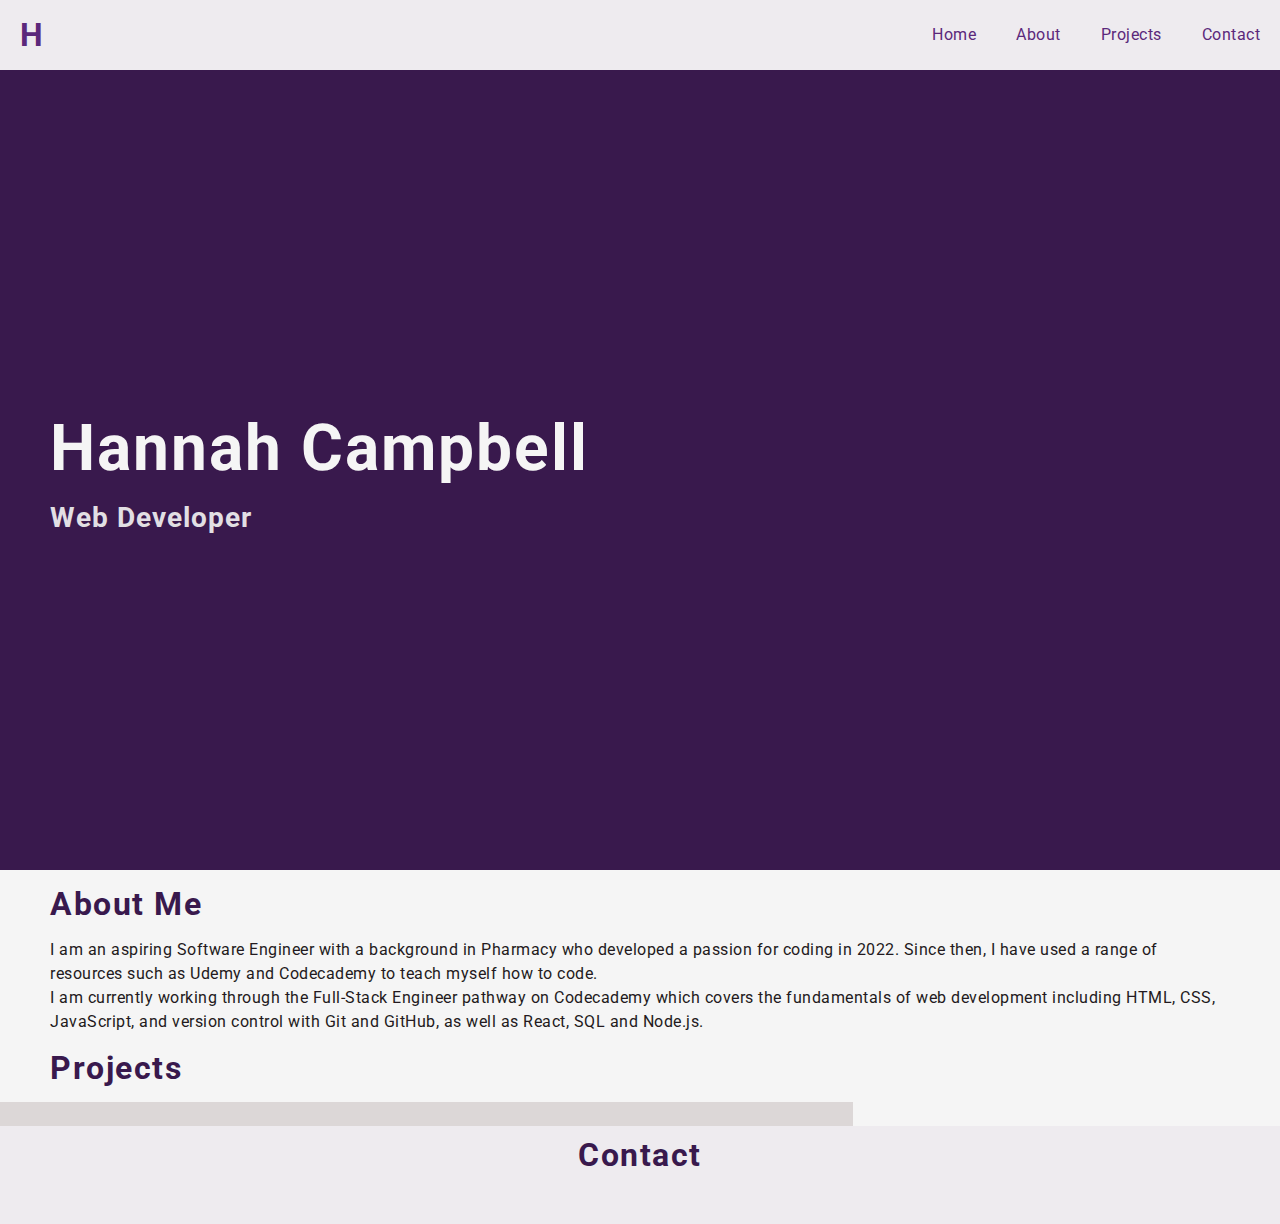
==== index.html @ 19024698 "Add files via upload" ====
<!DOCTYPE html>
<html lang="en">
<head>
    <meta charset="UTF-8">
    <meta name="viewport" content="width=device-width, initial-scale=1.0">
    <title>Portfolio</title>
    <link rel="stylesheet" href="style.css">
    <link rel="preconnect" href="https://fonts.googleapis.com">
    <link rel="preconnect" href="https://fonts.gstatic.com" crossorigin>
    <link href="https://fonts.googleapis.com/css2?family=Roboto:ital,wght@0,100;0,300;0,400;0,500;0,700;0,900;1,100;1,300;1,400;1,500;1,700;1,900&display=swap" rel="stylesheet">
    <script src="https://kit.fontawesome.com/e49999ea0c.js" crossorigin="anonymous"></script>
</head>

<body>
    <header>
      <h2 id="logo">H</h2>
      <nav>
        <ul class="nav-bar">
          <li><a href="#home" class="nav-item">Home</a></li>
          <li><a href="#about" class="nav-item">About</a></li>
          <li><a href="#projects" class="nav-item">Projects</a></li>
	      <li><a href="#contact" class="nav-item">Contact</a></li>
        </ul>
      </nav>
    </header>
    <main>
        <!-- Introduction -->
        <section id="home" class="intro">
            <h1>Hannah Campbell</h1>
            <h3>Web Developer</h3>
        </section>

        <!-- About Me -->
        <section id="about">
            <h2>About Me</h2>
            <div class="about-me">
                <div class="about-me-section">
                    <p>I am an aspiring Software Engineer with a background in Pharmacy who developed a passion for coding in 2022. Since then, I have used a range of resources such as Udemy and Codecademy to teach myself how to code.</p>
                        <p>I am currently working through the Full-Stack Engineer pathway on Codecademy which covers the fundamentals of web development including HTML, CSS, JavaScript, and version control with Git and GitHub, as well as React, SQL and Node.js.
                        </p>    
                </div>
            </div>
            
        </section>

        <!-- Projects -->
        <section id="projects">
            <h2>Projects</h2>
            <div class="portfolio">
                <a href="#" class="portfolio-project">
                    <img src="" alt="" class="portfolio-image">
                </a>
                <a href="#" class="portfolio-project">
                    <img src="" alt="" class="portfolio-image">
                </a>
        </section>

    </main>
    <footer>
        <!-- Contact Information -->
        <section id="contact">
            <h2 class="footer-heading">Contact</h2>
            <ul class="social-links">
                <li class="footer-item">
                    <a class="social-link" href="https://github.com/hannahncampbell">
                    <i class="fa-brands fa-github fa-lg"></i>
                    </a>
                </li>
                <li class="footer-item">
                    <a class="social-link" href="mailto:hannahncampbell@outlook.com">
                    <i class="fa-solid fa-envelope fa-lg"></i>
                    </a>
                </li>
            </ul>
        <!--Scroll To Top Button-->
            <div class="scroll-up">
                <i class="fa-solid fa-circle-arrow-up fa- fa-xl" id="scrollUp"></i>
            </div>
        </section>
    </footer>

    <script src="script.js"></script>
    
</body>
</html>
---- style.css ----
html {
    scroll-behavior: smooth;
}

body {
    background-color: #f5f5f5;
    color: #231a20;
    margin: 0;
    font-family: "Roboto", sans-serif;
    font-size: 1rem;
    font-weight: 400;
    letter-spacing: 0.5px;
    line-height: 1.5;
}

header {
    background-color: #d5cbda39;
    color: #39194d;
    padding: 0;
    width: 100%;
    display: flex;
    justify-content: space-between;
    align-items: center;
    height: 70px;
}

#logo {
    font-size: 2rem;
    color: #5b287b;
    padding-left: 20px;
    margin: 0;
}

.nav-bar, .nav-item {
    padding: 0;
    display: flex;
    list-style: none;
    justify-content: space-between;
    text-decoration: none;
    transition: color 0.3s ease;
    z-index: 100;
}

.nav-item {
    color: #5b287b;
    text-decoration: none;
    padding: 0px 20px 0px;
}

.nav-item:hover {
    opacity: 0.6;
    color:#5a189a; 
}

.intro {
    background-image: url(Images/background.jpg);
    background-color: #39194d;
    margin: 0;
    padding: 0;
    background-size: cover;
    background-position: top;
    position: relative;
    height: 800px;
    display: flex;
    flex-direction: column;
    justify-content: center;
    align-items: start;
}

h1 {
    font-size: 4rem;
    letter-spacing: 2px;
    color: #f5f5f5;
    padding: 100px 50px 0px;
    margin: 0;
    
}

h2 {
    font-size: 2rem;
    letter-spacing: 1.5px;
    color: #39194d;
    padding: 10px 50px 10px;
    margin: 0;
}

h3 {
    font-size: 1.75rem;
    letter-spacing: 1px;
    color: #f5f5f5;
    opacity: 0.9;
    padding: 0px 50px 100px;
    margin: 0;
}

p {
    padding: 0;
    margin: 0 50px;
}

.portfolio {
    display: grid;
    grid-template-columns: repeat(3, 1fr);
}

.portfolio-project {
    background-color: #dcd7d7;
    
}

.portfolio-image {
    transition: transform 750ms cubic-bezier(0.5, 0, 0.5, 1),
    opacity 250ms linear;

}

.portfolio-image:hover {
    opacity: 0.75;
}

footer {
    background-color: #d5cbda39;
    padding: 5px 0px;
    width: 100%;
    text-align: center;
    position: relative;
    margin: 0;
    
}

.footer-heading {
    padding: 0px;
}
.social-links {
    list-style: none;
    display: flex;
    justify-content: center;
    align-items: center;
    padding: 0;
    margin: 0;
}

.social-link {
    color: #5b287b;
    text-decoration: none;
}

.social-link:hover {
    opacity: 0.6;
    color:#5a189a; 
}

.footer-item {
    padding: 10px 10px;
}

.scroll-up {
    position: relative;
    justify-content: end;
    display: flex;
    color: #5b287b;
    text-decoration: none;
    padding: 10px;
    bottom: 5px

}

.scroll-up:hover {
    opacity: 0.6;
    color: #5a189a;
}
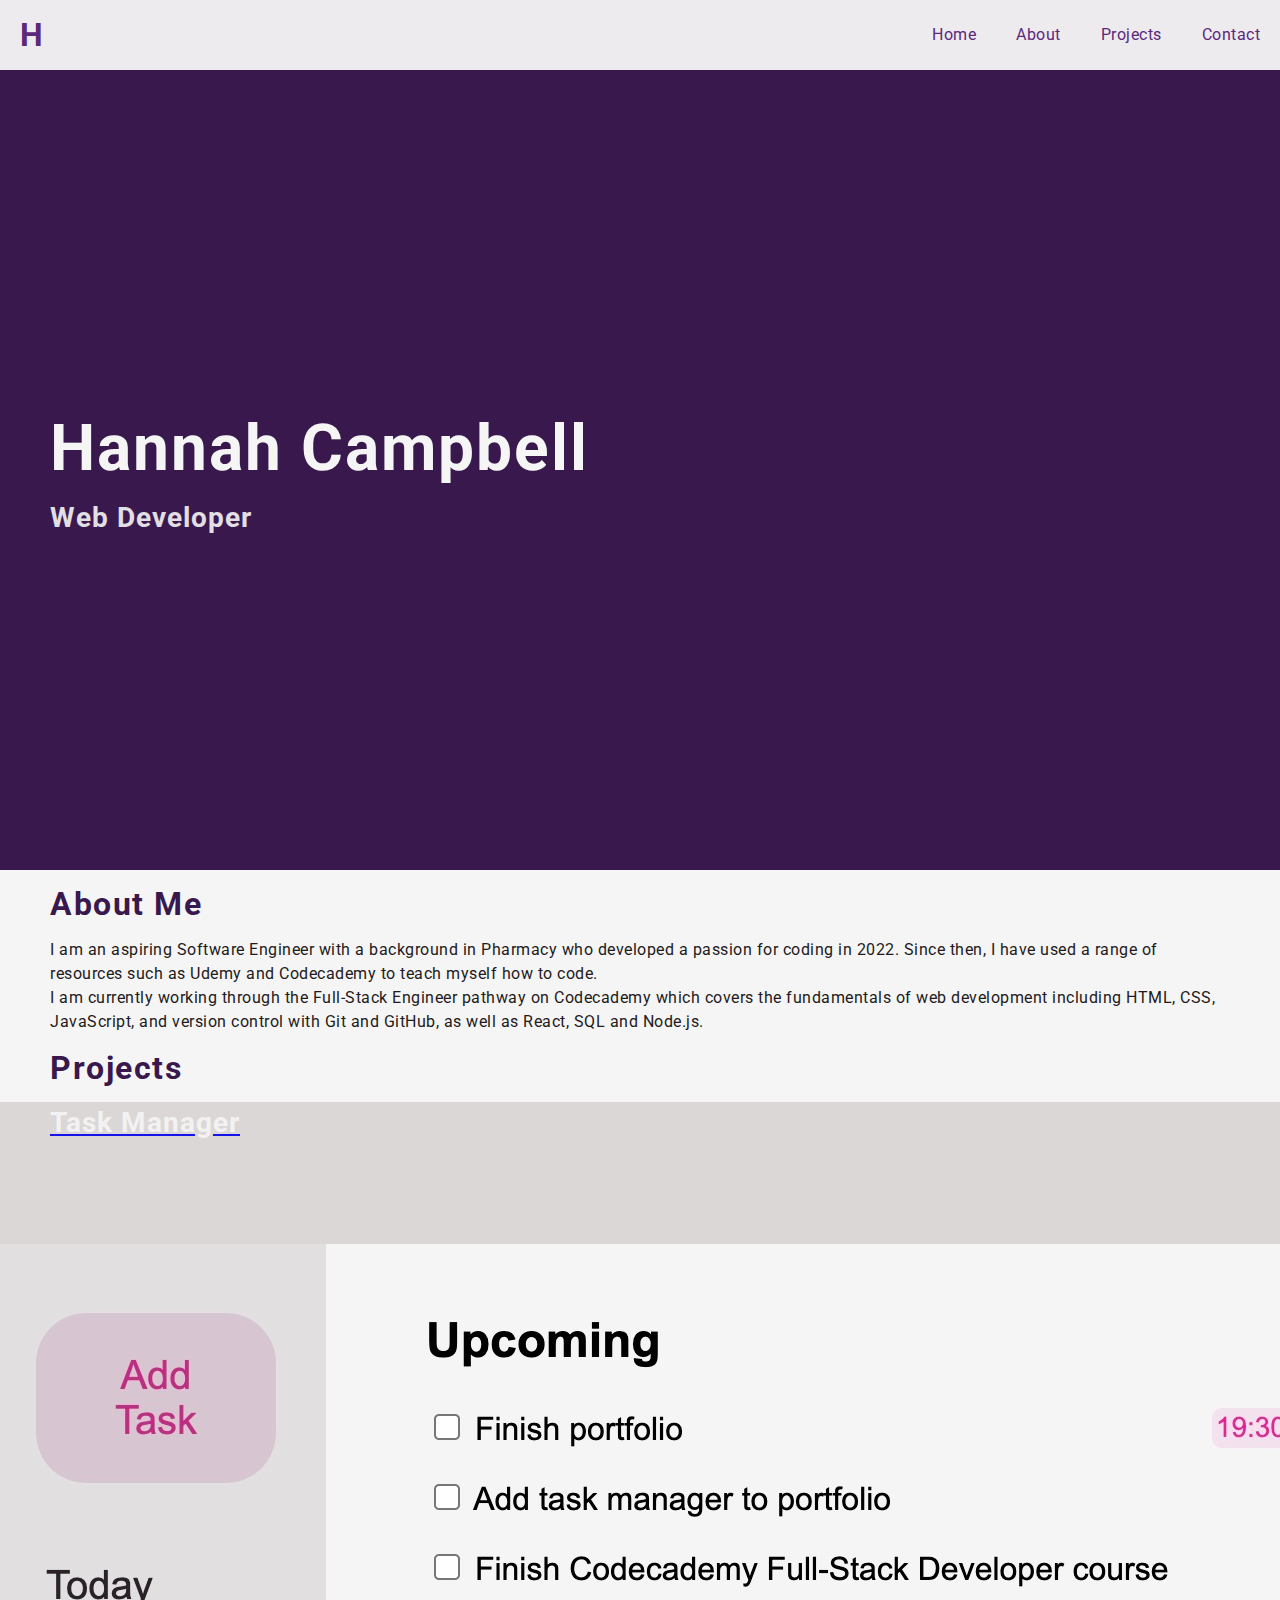
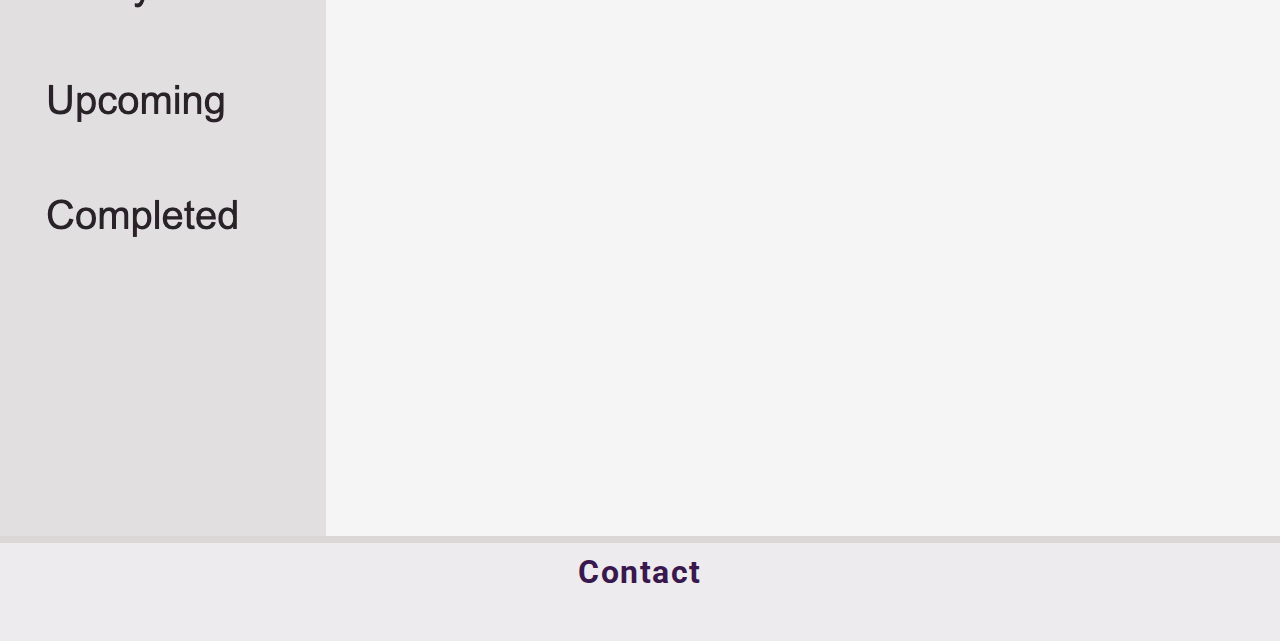
==== commit 9090ca65: "Update index.html" ====
--- a/index.html
+++ b/index.html
@@ -47,10 +47,12 @@
         <section id="projects">
             <h2>Projects</h2>
             <div class="portfolio">
-                <a href="#" class="portfolio-project">
-                    <img src="" alt="" class="portfolio-image">
+                <a href="https://hannahncampbell.github.io/TaskManager/" class="portfolio-project">
+                    <h3 class="project-name">Task Manager</h3>
+                    <img src="TaskManagerPhoto.jpg" alt="" class="portfolio-image">
                 </a>
                 <a href="#" class="portfolio-project">
+                    <h3 class="project-name"></h3>
                     <img src="" alt="" class="portfolio-image">
                 </a>
         </section>
@@ -82,4 +84,4 @@
     <script src="script.js"></script>
     
 </body>
-</html>+</html>
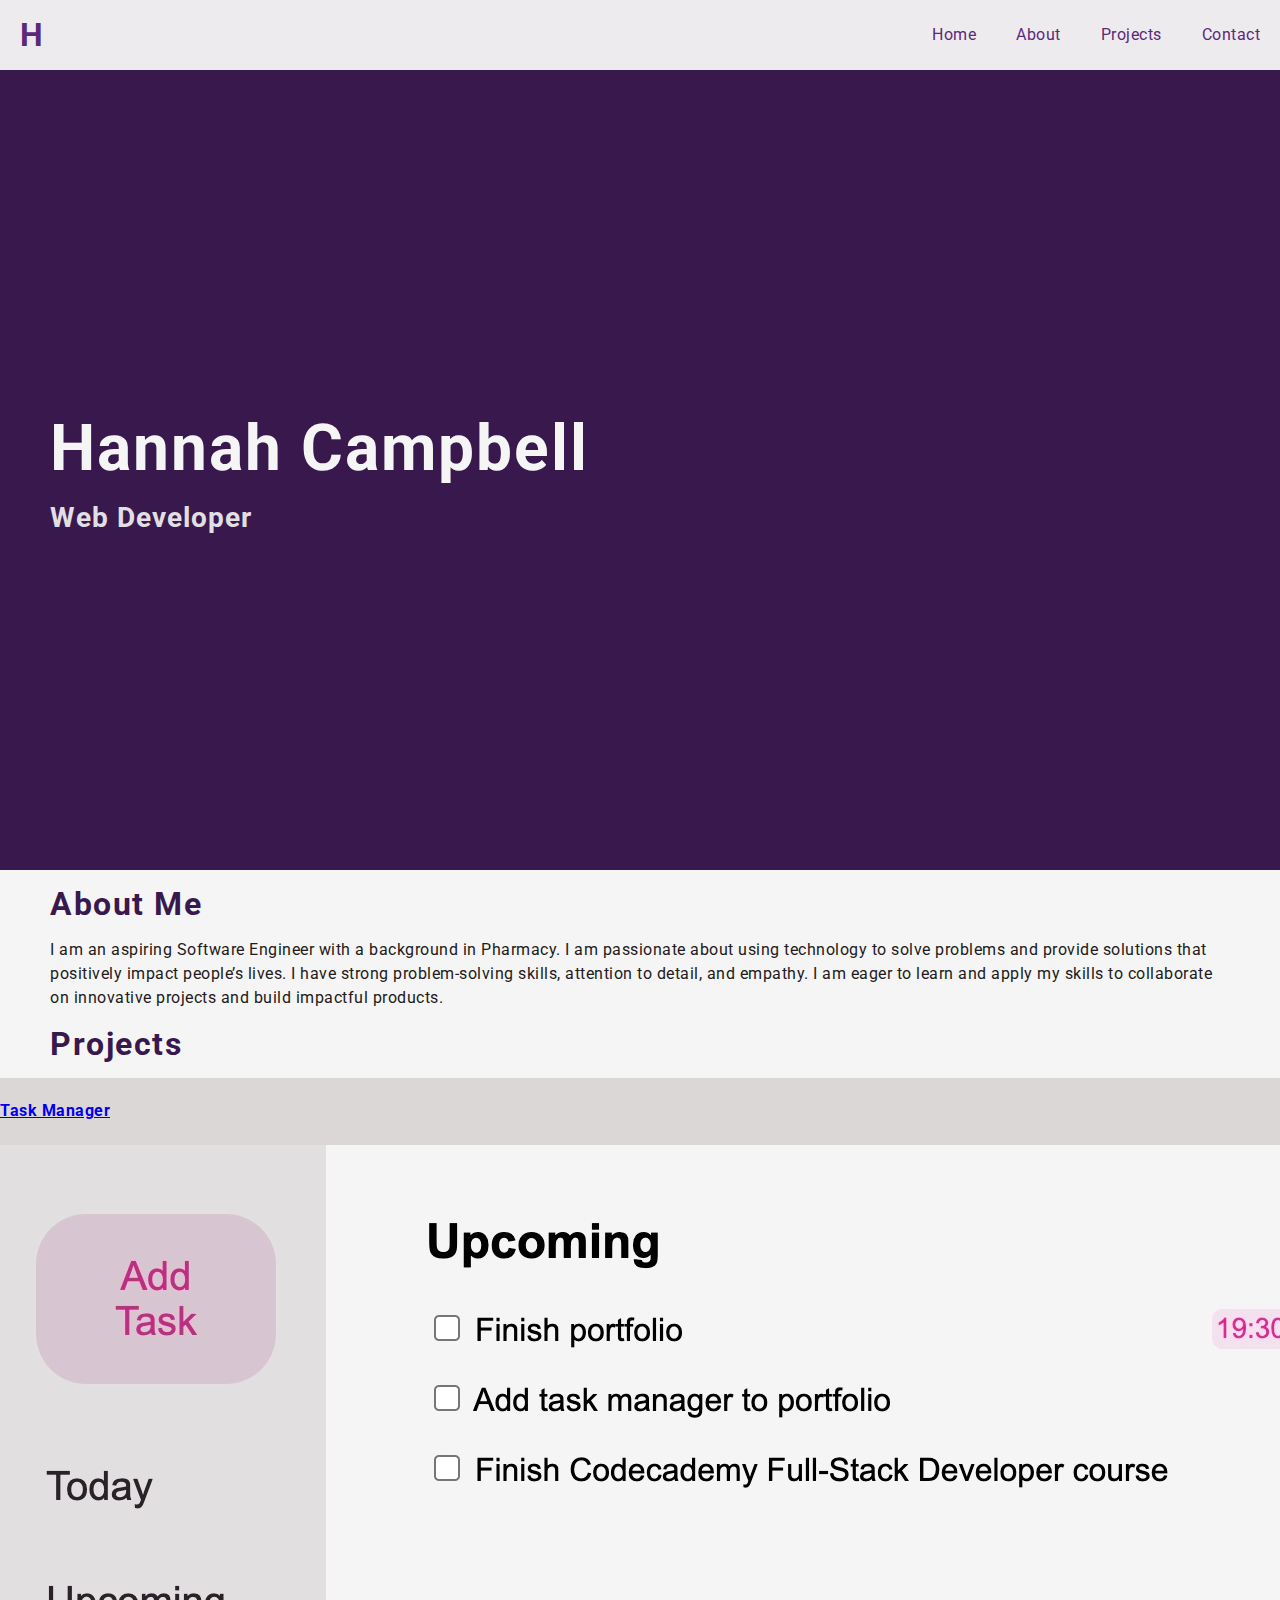
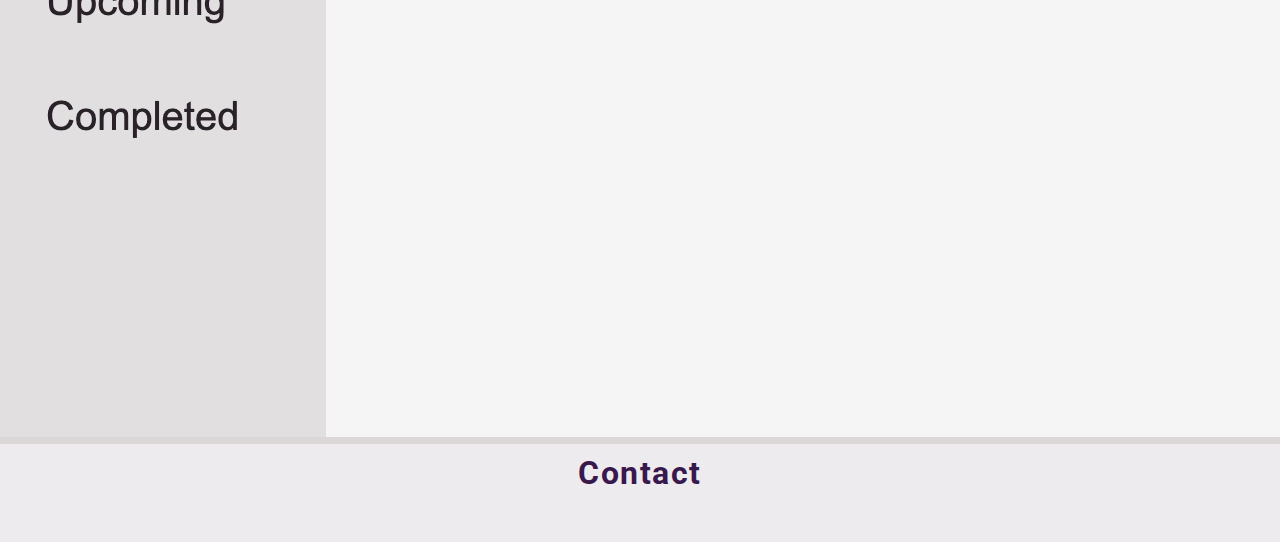
==== commit 7bd74795: "Update index.html" ====
--- a/index.html
+++ b/index.html
@@ -35,9 +35,7 @@
             <h2>About Me</h2>
             <div class="about-me">
                 <div class="about-me-section">
-                    <p>I am an aspiring Software Engineer with a background in Pharmacy who developed a passion for coding in 2022. Since then, I have used a range of resources such as Udemy and Codecademy to teach myself how to code.</p>
-                        <p>I am currently working through the Full-Stack Engineer pathway on Codecademy which covers the fundamentals of web development including HTML, CSS, JavaScript, and version control with Git and GitHub, as well as React, SQL and Node.js.
-                        </p>    
+                    <p>I am an aspiring Software Engineer with a background in Pharmacy. I am passionate about using technology to solve problems and provide solutions that positively impact people’s lives. I have strong problem-solving skills, attention to detail, and empathy. I am eager to learn and apply my skills to collaborate on innovative projects and build impactful products.</p> 
                 </div>
             </div>
             
@@ -48,7 +46,7 @@
             <h2>Projects</h2>
             <div class="portfolio">
                 <a href="https://hannahncampbell.github.io/TaskManager/" class="portfolio-project">
-                    <h3 class="project-name">Task Manager</h3>
+                    <h4 class="project-name">Task Manager</h4>
                     <img src="TaskManagerPhoto.jpg" alt="" class="portfolio-image">
                 </a>
                 <a href="#" class="portfolio-project">
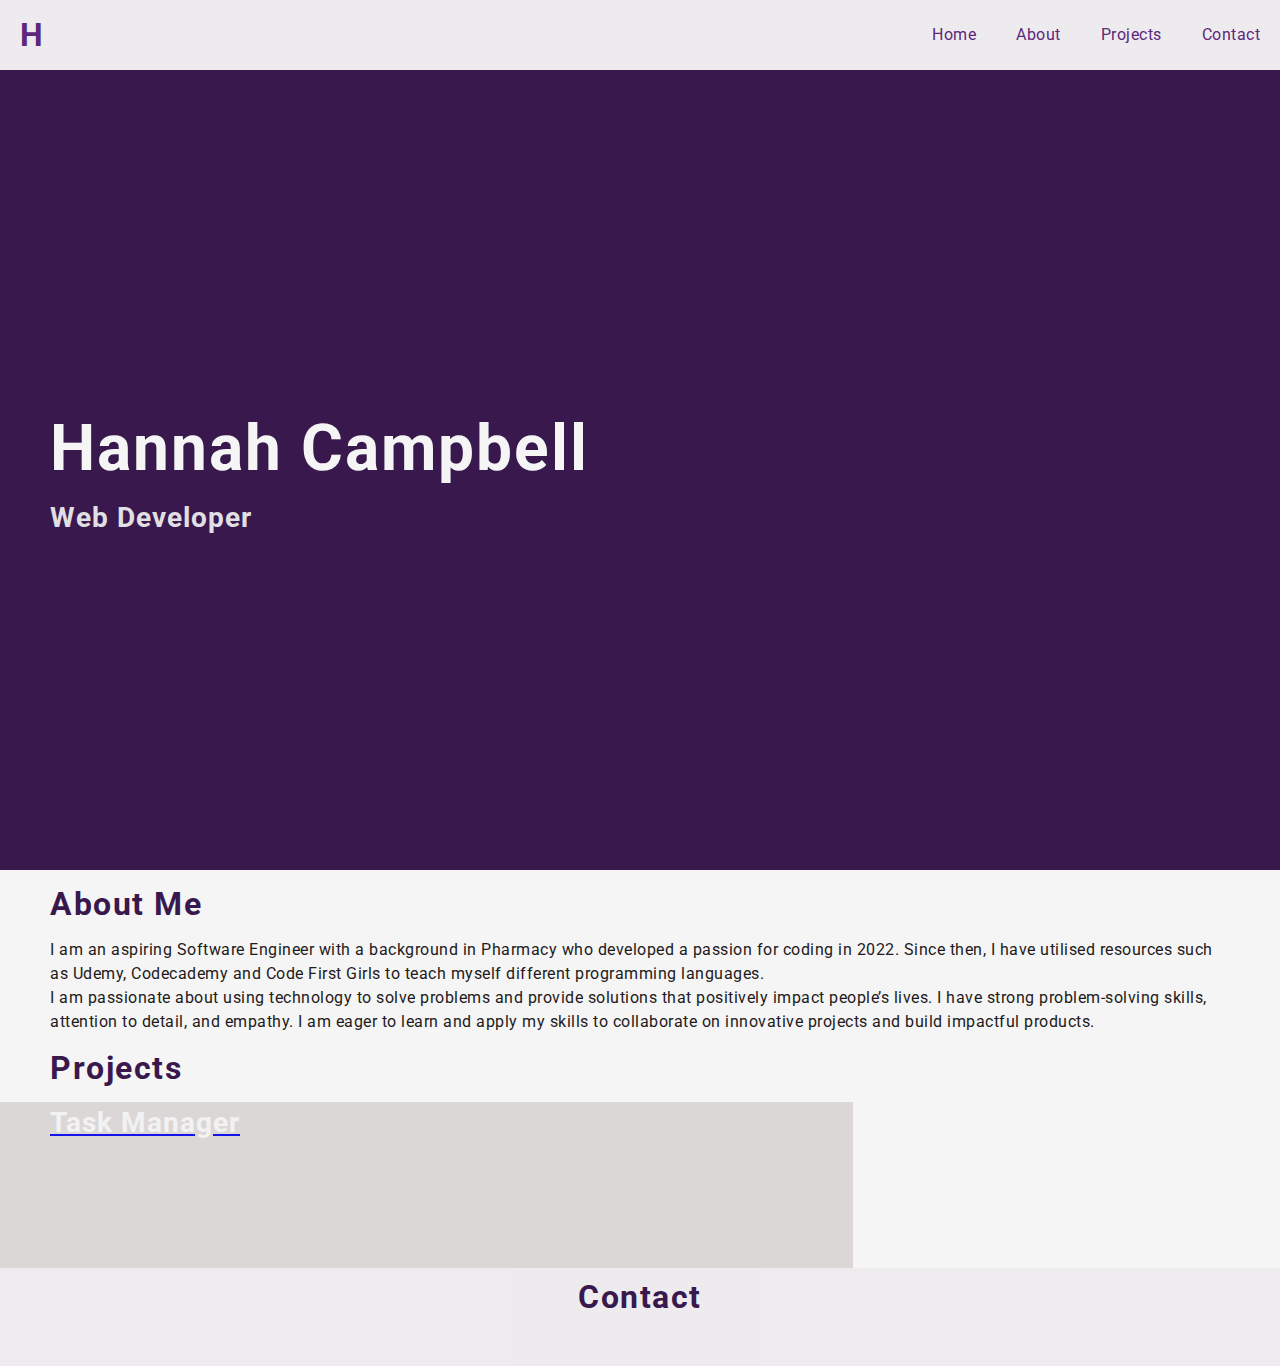
==== commit 3aa61f31: "Update index.html" ====
--- a/index.html
+++ b/index.html
@@ -35,19 +35,21 @@
             <h2>About Me</h2>
             <div class="about-me">
                 <div class="about-me-section">
-                    <p>I am an aspiring Software Engineer with a background in Pharmacy. I am passionate about using technology to solve problems and provide solutions that positively impact people’s lives. I have strong problem-solving skills, attention to detail, and empathy. I am eager to learn and apply my skills to collaborate on innovative projects and build impactful products.</p> 
+                    <p>I am an aspiring Software Engineer with a background in Pharmacy who developed a passion for coding in 2022. Since then, I have utilised resources such as Udemy, Codecademy and Code First Girls to teach myself different programming languages.</p>
+                        <p>I am passionate about using technology to solve problems and provide solutions that positively impact people’s lives. I have strong problem-solving skills, attention to detail, and empathy. I am eager to learn and apply my skills to collaborate on innovative projects and build impactful products.
+                        </p>    
                 </div>
             </div>
             
         </section>
 
-        <!-- Projects -->
+        <!-- Projects --> 
         <section id="projects">
             <h2>Projects</h2>
             <div class="portfolio">
                 <a href="https://hannahncampbell.github.io/TaskManager/" class="portfolio-project">
-                    <h4 class="project-name">Task Manager</h4>
-                    <img src="TaskManagerPhoto.jpg" alt="" class="portfolio-image">
+                    <h3 class="project-name">Task Manager</h3>
+                    <img src="Images/TaskManagerPhoto.jpg" alt="" class="portfolio-image">
                 </a>
                 <a href="#" class="portfolio-project">
                     <h3 class="project-name"></h3>
@@ -83,3 +85,7 @@
     
 </body>
 </html>
+    <script src="script.js"></script>
+    
+</body>
+</html>
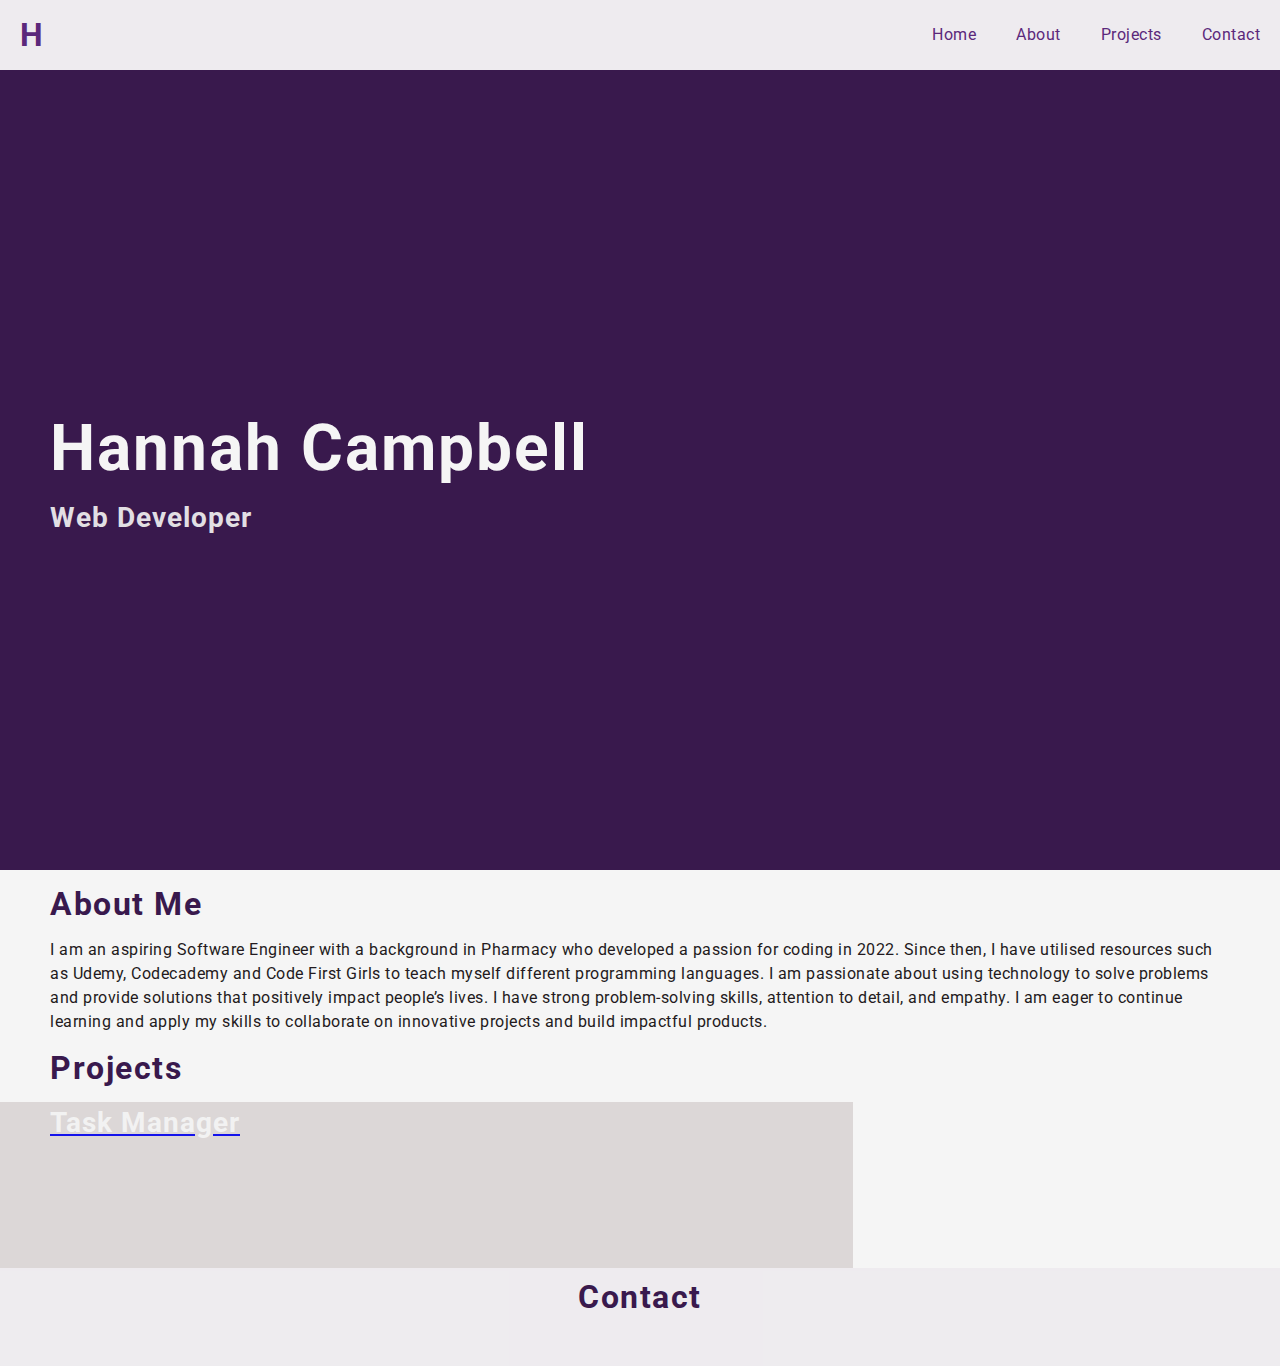
==== commit e7ff7806: "Update index.html" ====
--- a/index.html
+++ b/index.html
@@ -35,9 +35,7 @@
             <h2>About Me</h2>
             <div class="about-me">
                 <div class="about-me-section">
-                    <p>I am an aspiring Software Engineer with a background in Pharmacy who developed a passion for coding in 2022. Since then, I have utilised resources such as Udemy, Codecademy and Code First Girls to teach myself different programming languages.</p>
-                        <p>I am passionate about using technology to solve problems and provide solutions that positively impact people’s lives. I have strong problem-solving skills, attention to detail, and empathy. I am eager to learn and apply my skills to collaborate on innovative projects and build impactful products.
-                        </p>    
+                    <p>I am an aspiring Software Engineer with a background in Pharmacy who developed a passion for coding in 2022. Since then, I have utilised resources such as Udemy, Codecademy and Code First Girls to teach myself different programming languages. I am passionate about using technology to solve problems and provide solutions that positively impact people’s lives. I have strong problem-solving skills, attention to detail, and empathy. I am eager to continue learning and apply my skills to collaborate on innovative projects and build impactful products.</p>    
                 </div>
             </div>
             
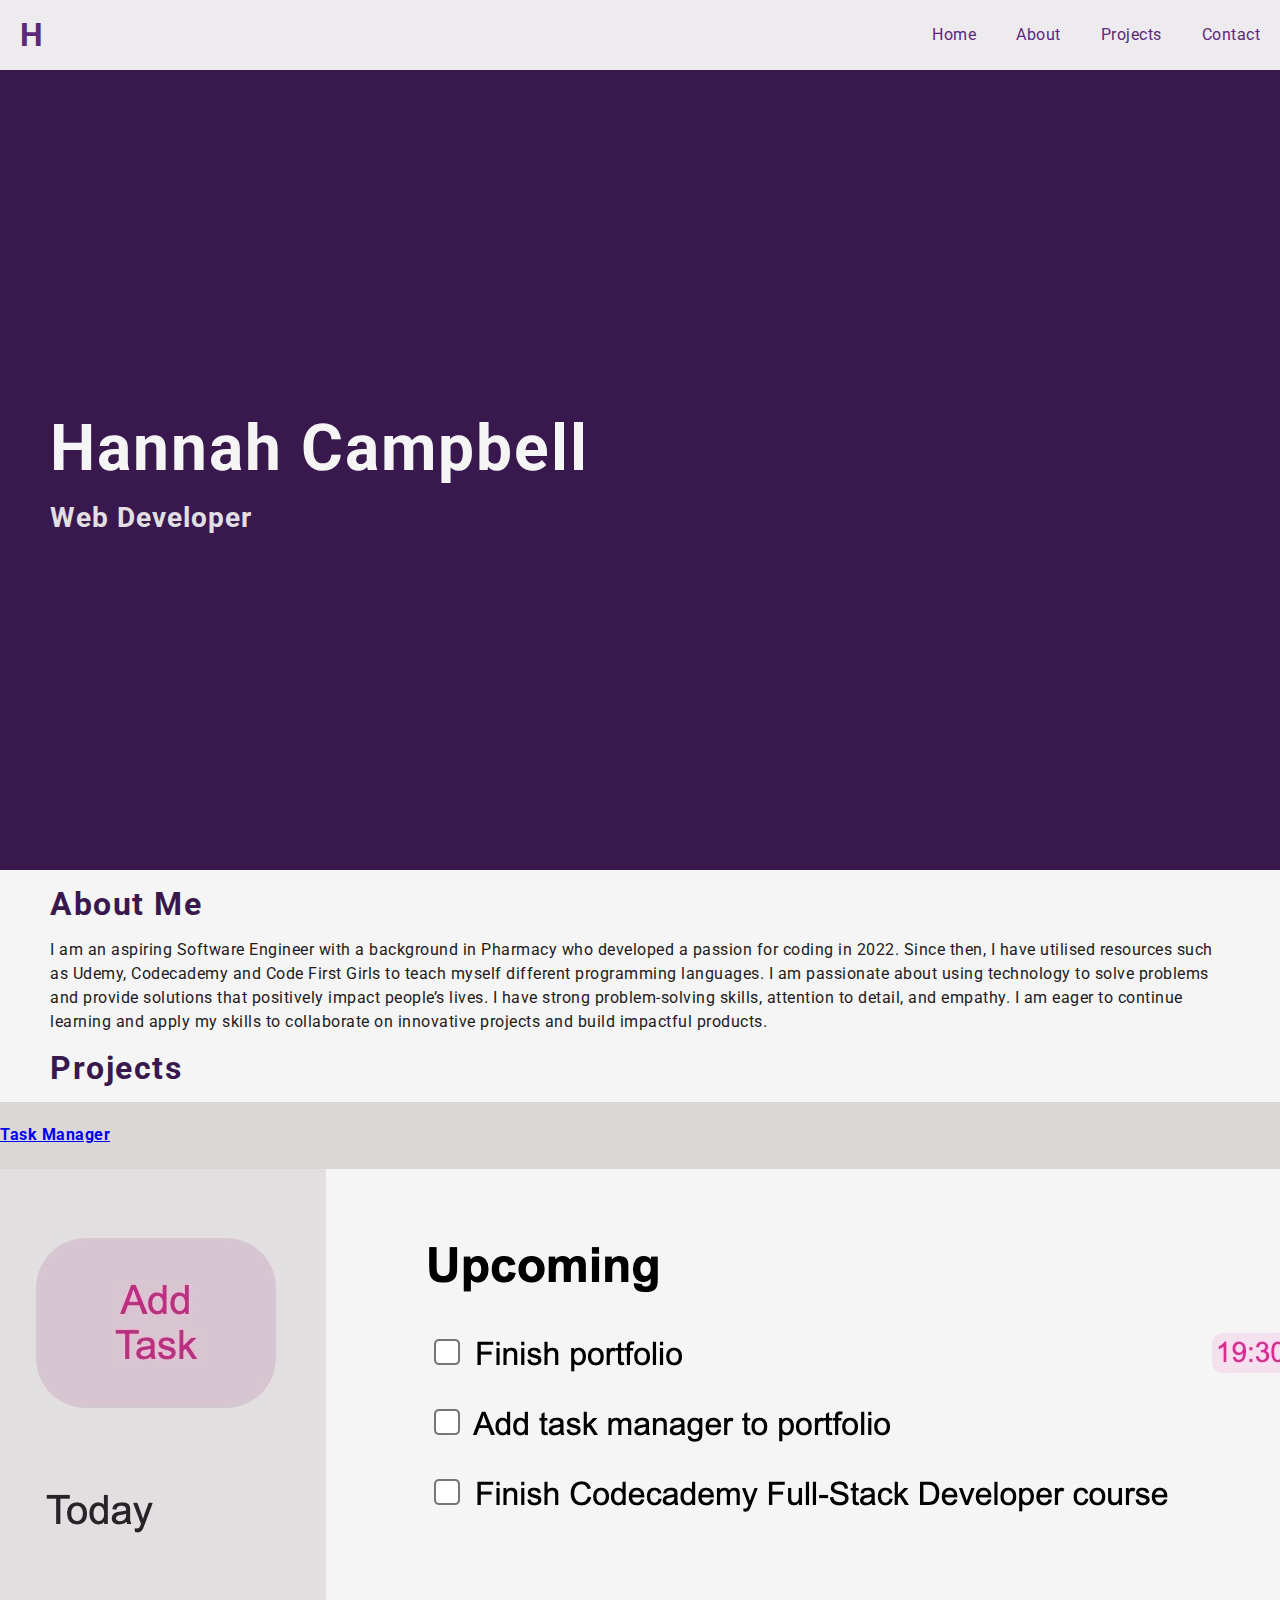
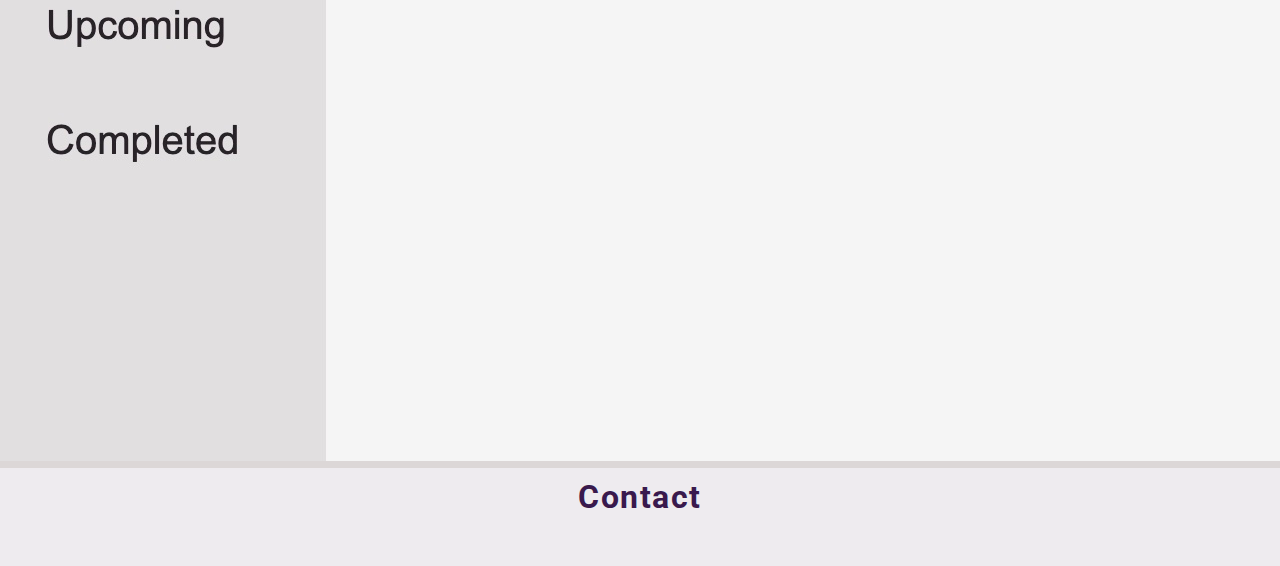
==== commit 15a51116: "Update index.html" ====
--- a/index.html
+++ b/index.html
@@ -46,8 +46,8 @@
             <h2>Projects</h2>
             <div class="portfolio">
                 <a href="https://hannahncampbell.github.io/TaskManager/" class="portfolio-project">
-                    <h3 class="project-name">Task Manager</h3>
-                    <img src="Images/TaskManagerPhoto.jpg" alt="" class="portfolio-image">
+                    <h4 class="project-name">Task Manager</h4>
+                    <img src="TaskManagerPhoto.jpg" alt="" class="portfolio-image">
                 </a>
                 <a href="#" class="portfolio-project">
                     <h3 class="project-name"></h3>
@@ -87,3 +87,7 @@
     
 </body>
 </html>
+    <script src="script.js"></script>
+    
+</body>
+</html>
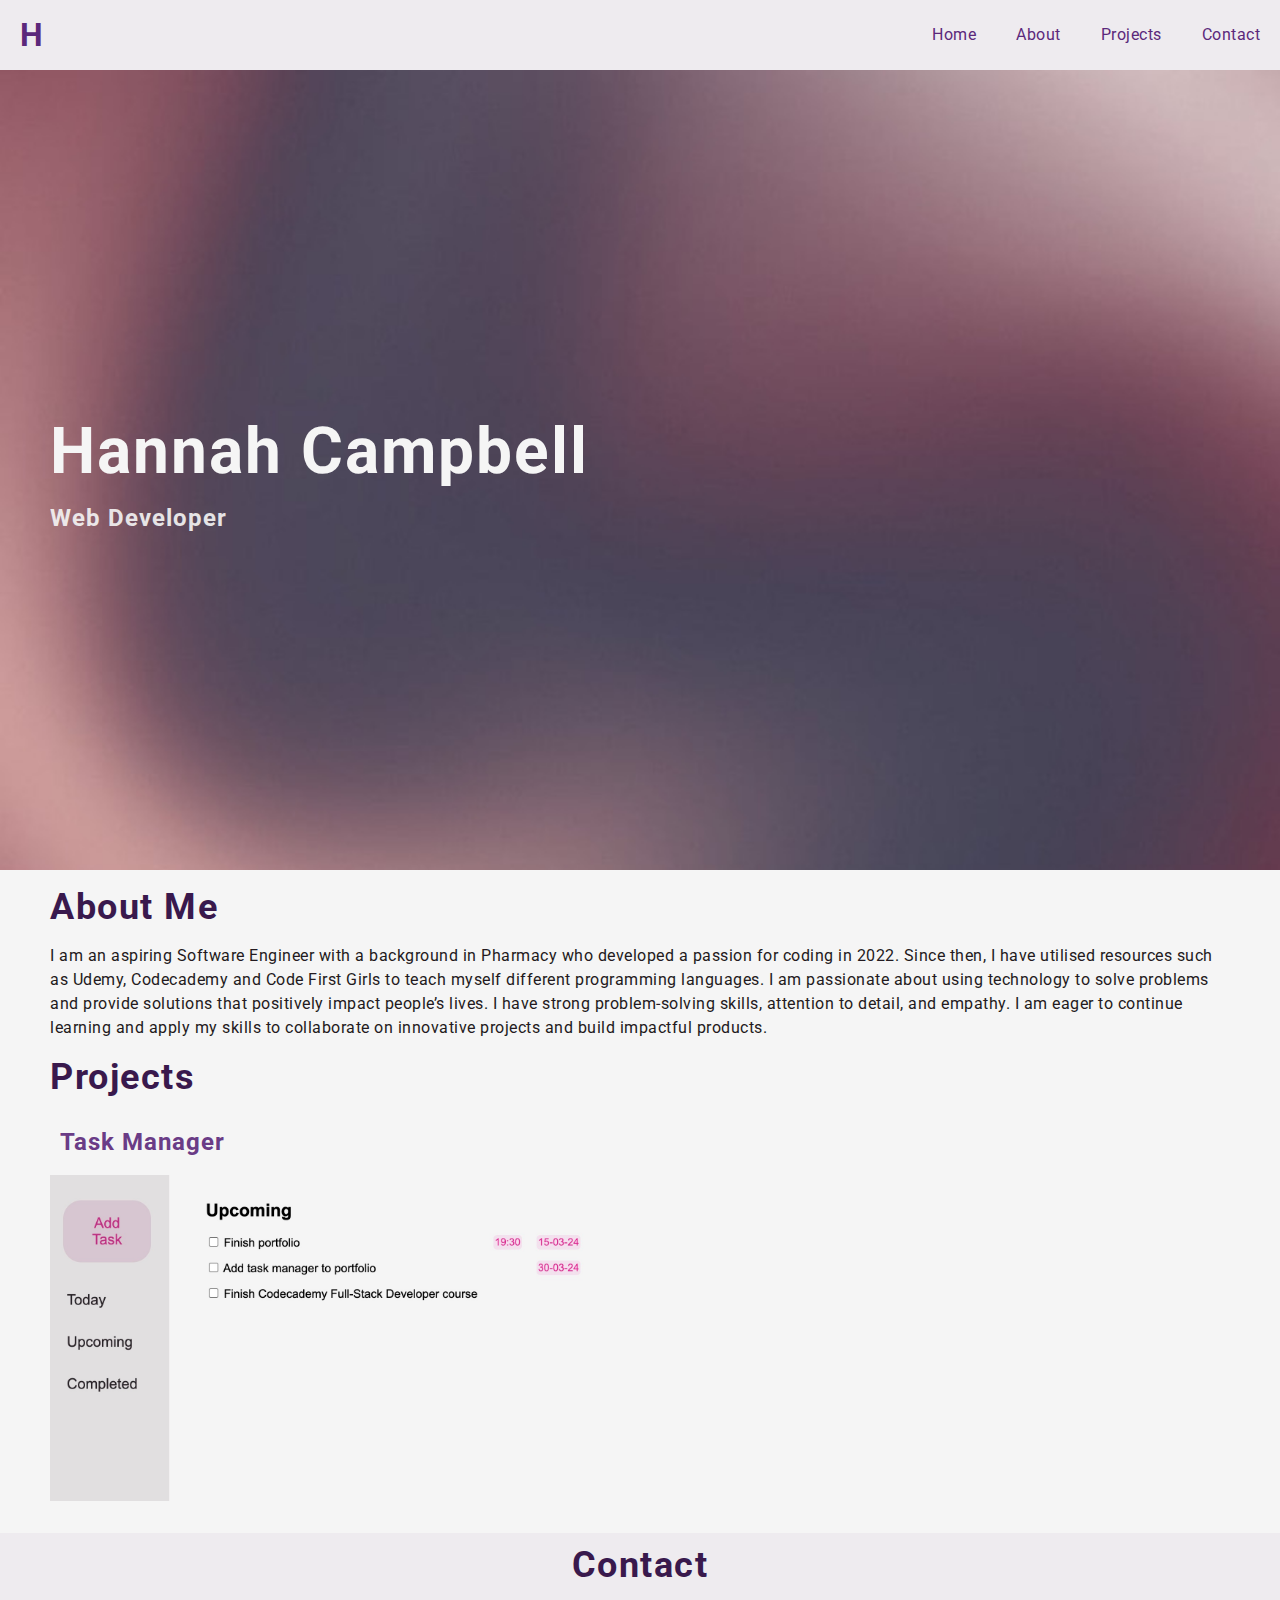
==== commit bc5d50d9: "Update index.html" ====
--- a/index.html
+++ b/index.html
@@ -46,7 +46,7 @@
             <h2>Projects</h2>
             <div class="portfolio">
                 <a href="https://hannahncampbell.github.io/TaskManager/" class="portfolio-project">
-                    <h4 class="project-name">Task Manager</h4>
+                    <h3 class="project-name">Task Manager</h3>
                     <img src="TaskManagerPhoto.jpg" alt="" class="portfolio-image">
                 </a>
                 <a href="#" class="portfolio-project">
--- a/style.css
+++ b/style.css
@@ -53,7 +53,7 @@
 }
 
 .intro {
-    background-image: url(Images/background.jpg);
+    background-image: url(background.jpg);
     background-color: #39194d;
     margin: 0;
     padding: 0;
@@ -77,7 +77,7 @@
 }
 
 h2 {
-    font-size: 2rem;
+    font-size: 2.25rem;
     letter-spacing: 1.5px;
     color: #39194d;
     padding: 10px 50px 10px;
@@ -85,7 +85,7 @@
 }
 
 h3 {
-    font-size: 1.75rem;
+    font-size: 1.5rem;
     letter-spacing: 1px;
     color: #f5f5f5;
     opacity: 0.9;
@@ -100,22 +100,31 @@
 
 .portfolio {
     display: grid;
-    grid-template-columns: repeat(3, 1fr);
+    grid-template-columns: repeat(2, 1fr);
+    position: relative;
+    text-align: left;
 }
 
 .portfolio-project {
-    background-color: #dcd7d7;
-    
+    padding: 10px 50px 25px;
+    text-decoration: none;
+    position: relative;
+}
+
+.project-name {
+    padding: 0;
+    margin: 0px 10px 15px;
+    color: #5b287b;
 }
 
 .portfolio-image {
-    transition: transform 750ms cubic-bezier(0.5, 0, 0.5, 1),
+    transition: transform 500ms ease,
     opacity 250ms linear;
-
+    width: 100%;
 }
 
 .portfolio-image:hover {
-    opacity: 0.75;
+    opacity: 0.55;
 }
 
 footer {
@@ -168,4 +177,4 @@
 .scroll-up:hover {
     opacity: 0.6;
     color: #5a189a;
-}+}
